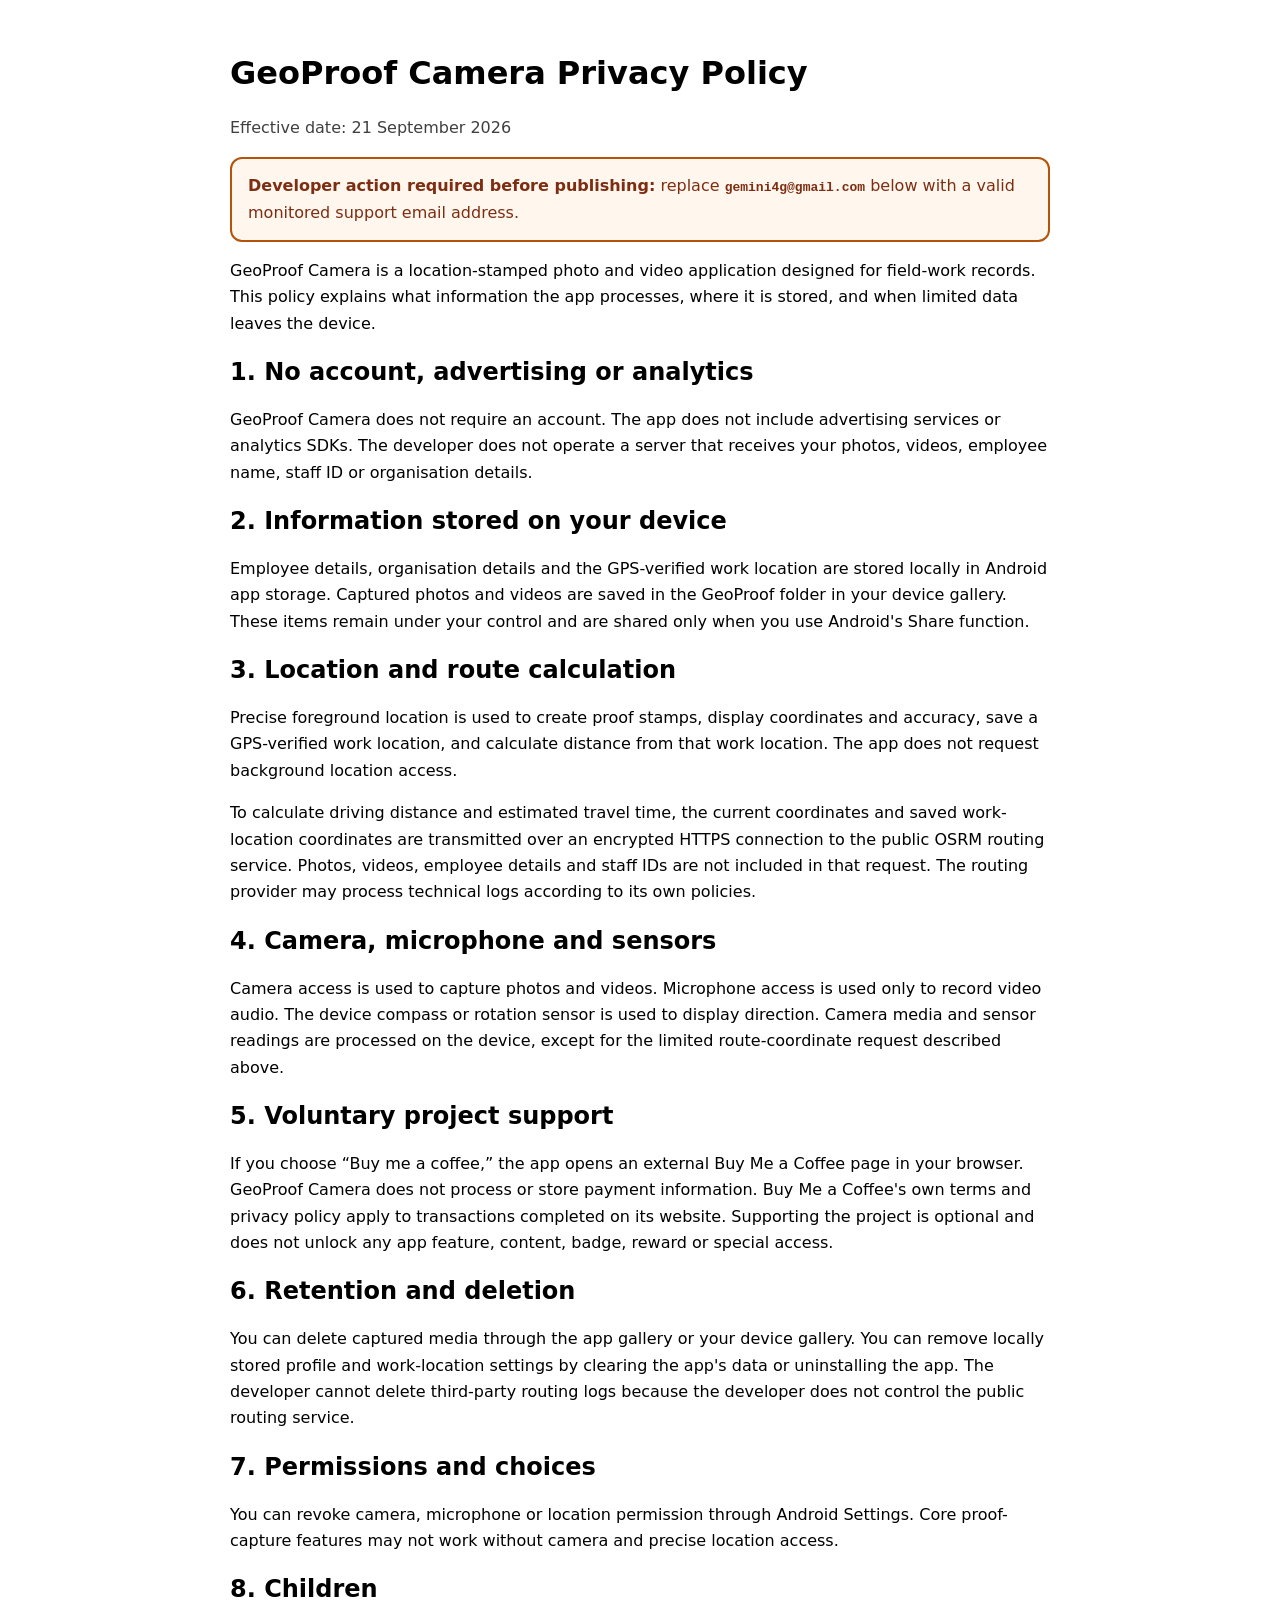
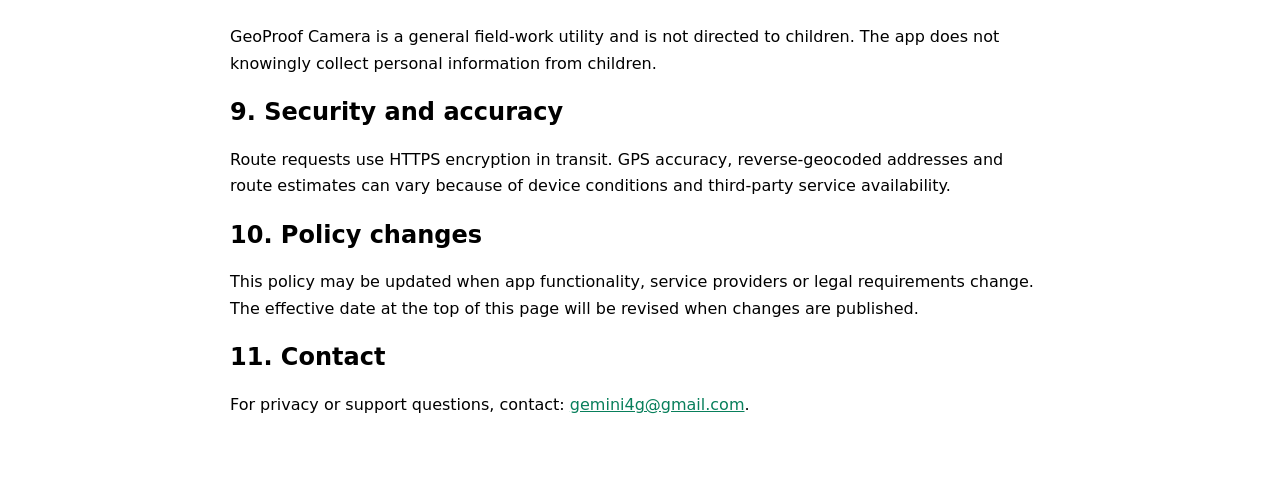
==== docs/privacy-policy.html @ 24bf8ebd "Add GeoProof Camera privacy policy" ====
<!doctype html>
<html lang="en">
<head>
  <meta charset="utf-8">
  <meta name="viewport" content="width=device-width, initial-scale=1">
  <title>GeoProof Camera Privacy Policy</title>
  <style>
    :root { color-scheme: light dark; font-family: system-ui, -apple-system, sans-serif; }
    body { max-width: 820px; margin: 0 auto; padding: 32px 20px 64px; line-height: 1.65; }
    h1, h2 { line-height: 1.25; }
    .notice { padding: 14px 16px; border: 2px solid #b45309; border-radius: 12px; background: #fff7ed; color: #7c2d12; }
    .muted { opacity: .75; }
    a { color: #087f5b; }
    code { font-weight: 700; }
  </style>
</head>
<body>
  <h1>GeoProof Camera Privacy Policy</h1>
  <p class="muted">Effective date: 21 September 2026</p>

  <p class="notice"><strong>Developer action required before publishing:</strong> replace <code>gemini4g@gmail.com</code> below with a valid monitored support email address.</p>

  <p>GeoProof Camera is a location-stamped photo and video application designed for field-work records. This policy explains what information the app processes, where it is stored, and when limited data leaves the device.</p>

  <h2>1. No account, advertising or analytics</h2>
  <p>GeoProof Camera does not require an account. The app does not include advertising services or analytics SDKs. The developer does not operate a server that receives your photos, videos, employee name, staff ID or organisation details.</p>

  <h2>2. Information stored on your device</h2>
  <p>Employee details, organisation details and the GPS-verified work location are stored locally in Android app storage. Captured photos and videos are saved in the GeoProof folder in your device gallery. These items remain under your control and are shared only when you use Android's Share function.</p>

  <h2>3. Location and route calculation</h2>
  <p>Precise foreground location is used to create proof stamps, display coordinates and accuracy, save a GPS-verified work location, and calculate distance from that work location. The app does not request background location access.</p>
  <p>To calculate driving distance and estimated travel time, the current coordinates and saved work-location coordinates are transmitted over an encrypted HTTPS connection to the public OSRM routing service. Photos, videos, employee details and staff IDs are not included in that request. The routing provider may process technical logs according to its own policies.</p>

  <h2>4. Camera, microphone and sensors</h2>
  <p>Camera access is used to capture photos and videos. Microphone access is used only to record video audio. The device compass or rotation sensor is used to display direction. Camera media and sensor readings are processed on the device, except for the limited route-coordinate request described above.</p>

  <h2>5. Voluntary project support</h2>
  <p>If you choose “Buy me a coffee,” the app opens an external Buy Me a Coffee page in your browser. GeoProof Camera does not process or store payment information. Buy Me a Coffee's own terms and privacy policy apply to transactions completed on its website. Supporting the project is optional and does not unlock any app feature, content, badge, reward or special access.</p>

  <h2>6. Retention and deletion</h2>
  <p>You can delete captured media through the app gallery or your device gallery. You can remove locally stored profile and work-location settings by clearing the app's data or uninstalling the app. The developer cannot delete third-party routing logs because the developer does not control the public routing service.</p>

  <h2>7. Permissions and choices</h2>
  <p>You can revoke camera, microphone or location permission through Android Settings. Core proof-capture features may not work without camera and precise location access.</p>

  <h2>8. Children</h2>
  <p>GeoProof Camera is a general field-work utility and is not directed to children. The app does not knowingly collect personal information from children.</p>

  <h2>9. Security and accuracy</h2>
  <p>Route requests use HTTPS encryption in transit. GPS accuracy, reverse-geocoded addresses and route estimates can vary because of device conditions and third-party service availability.</p>

  <h2>10. Policy changes</h2>
  <p>This policy may be updated when app functionality, service providers or legal requirements change. The effective date at the top of this page will be revised when changes are published.</p>

  <h2>11. Contact</h2>
  <p>For privacy or support questions, contact: <a href="mailto:gemini4g@gmail.com">gemini4g@gmail.com</a>.</p>
</body>
</html>
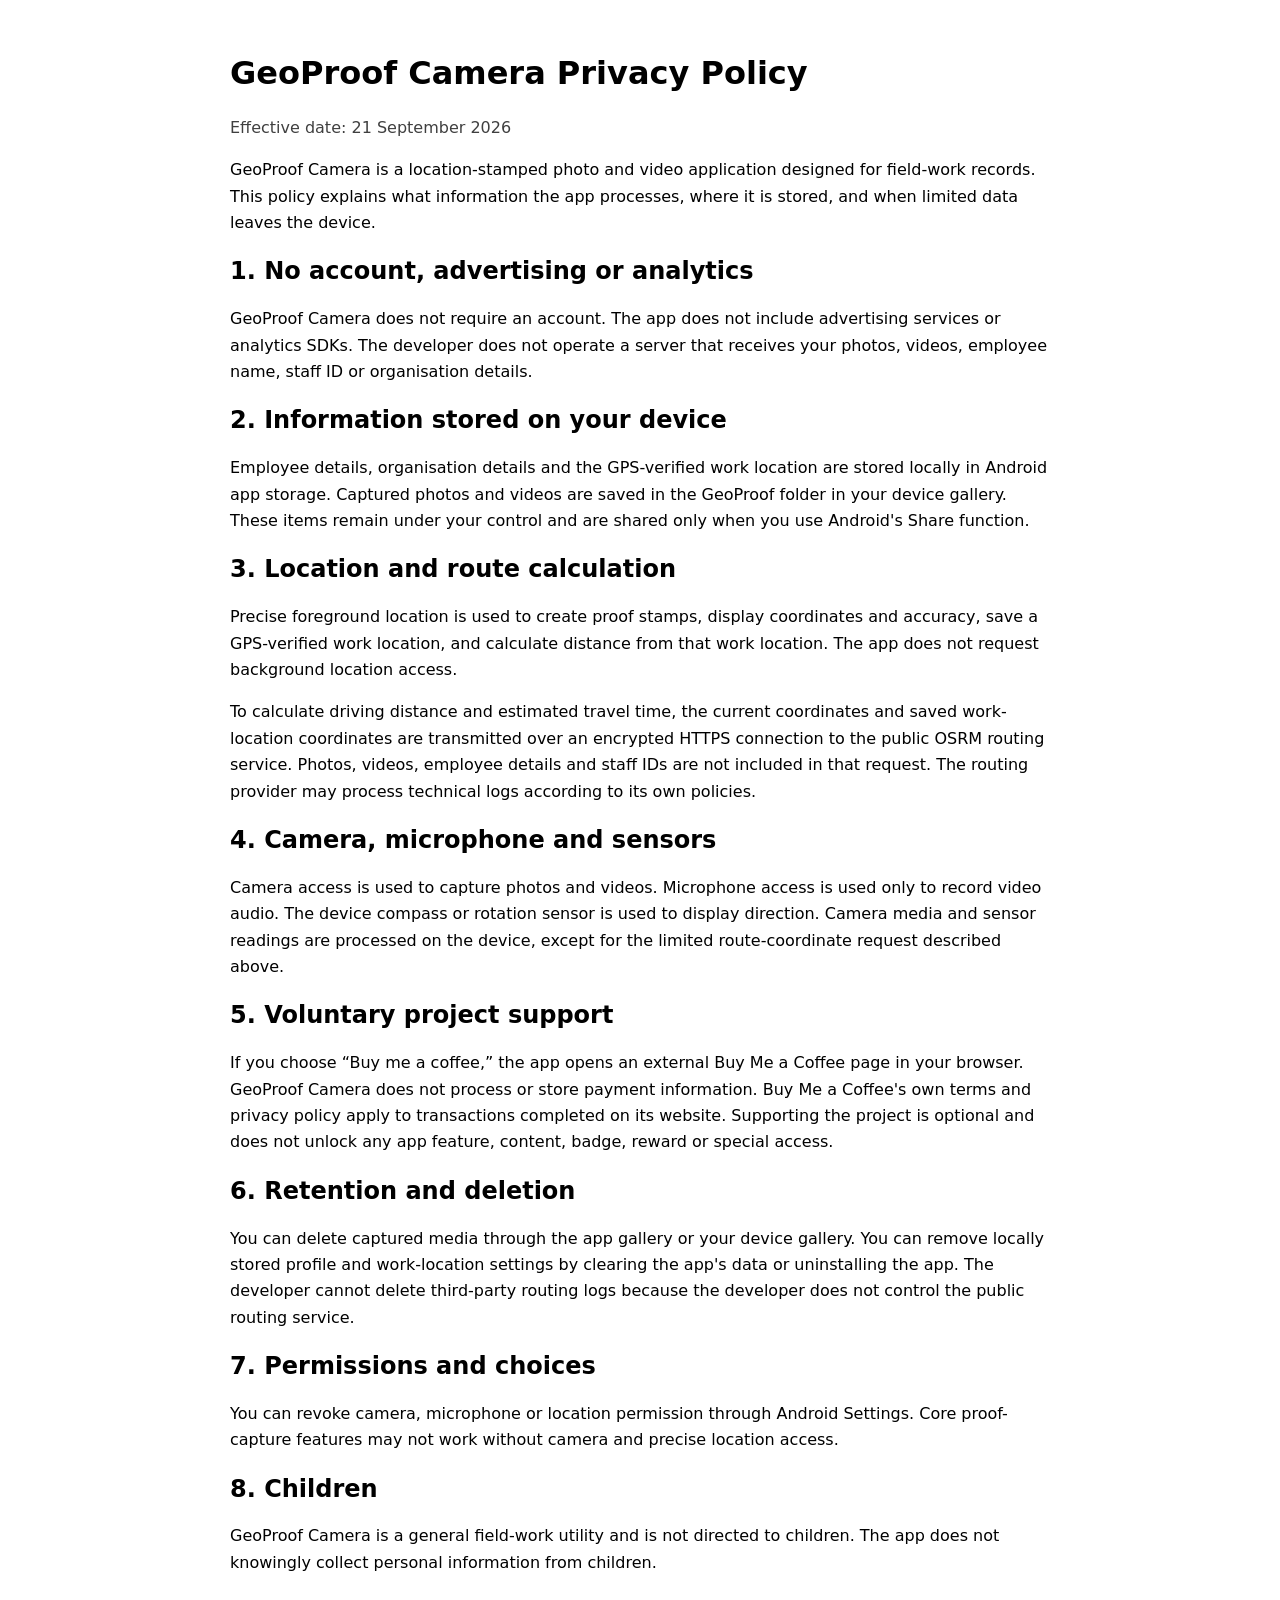
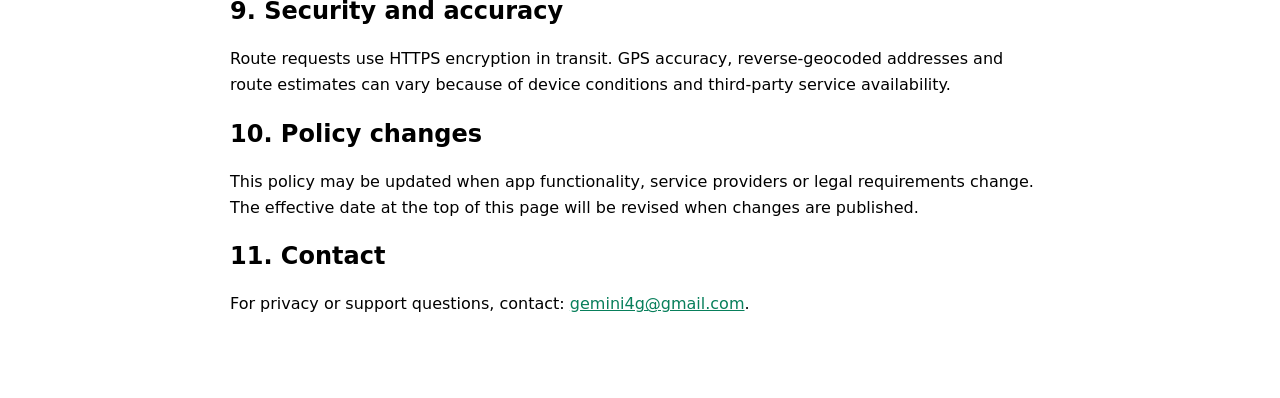
==== commit 4d13b204: "Update GeoProof Camera privacy policy" ====
--- a/docs/privacy-policy.html
+++ b/docs/privacy-policy.html
@@ -17,8 +17,6 @@
 <body>
   <h1>GeoProof Camera Privacy Policy</h1>
   <p class="muted">Effective date: 21 September 2026</p>
-
-  <p class="notice"><strong>Developer action required before publishing:</strong> replace <code>gemini4g@gmail.com</code> below with a valid monitored support email address.</p>
 
   <p>GeoProof Camera is a location-stamped photo and video application designed for field-work records. This policy explains what information the app processes, where it is stored, and when limited data leaves the device.</p>
 
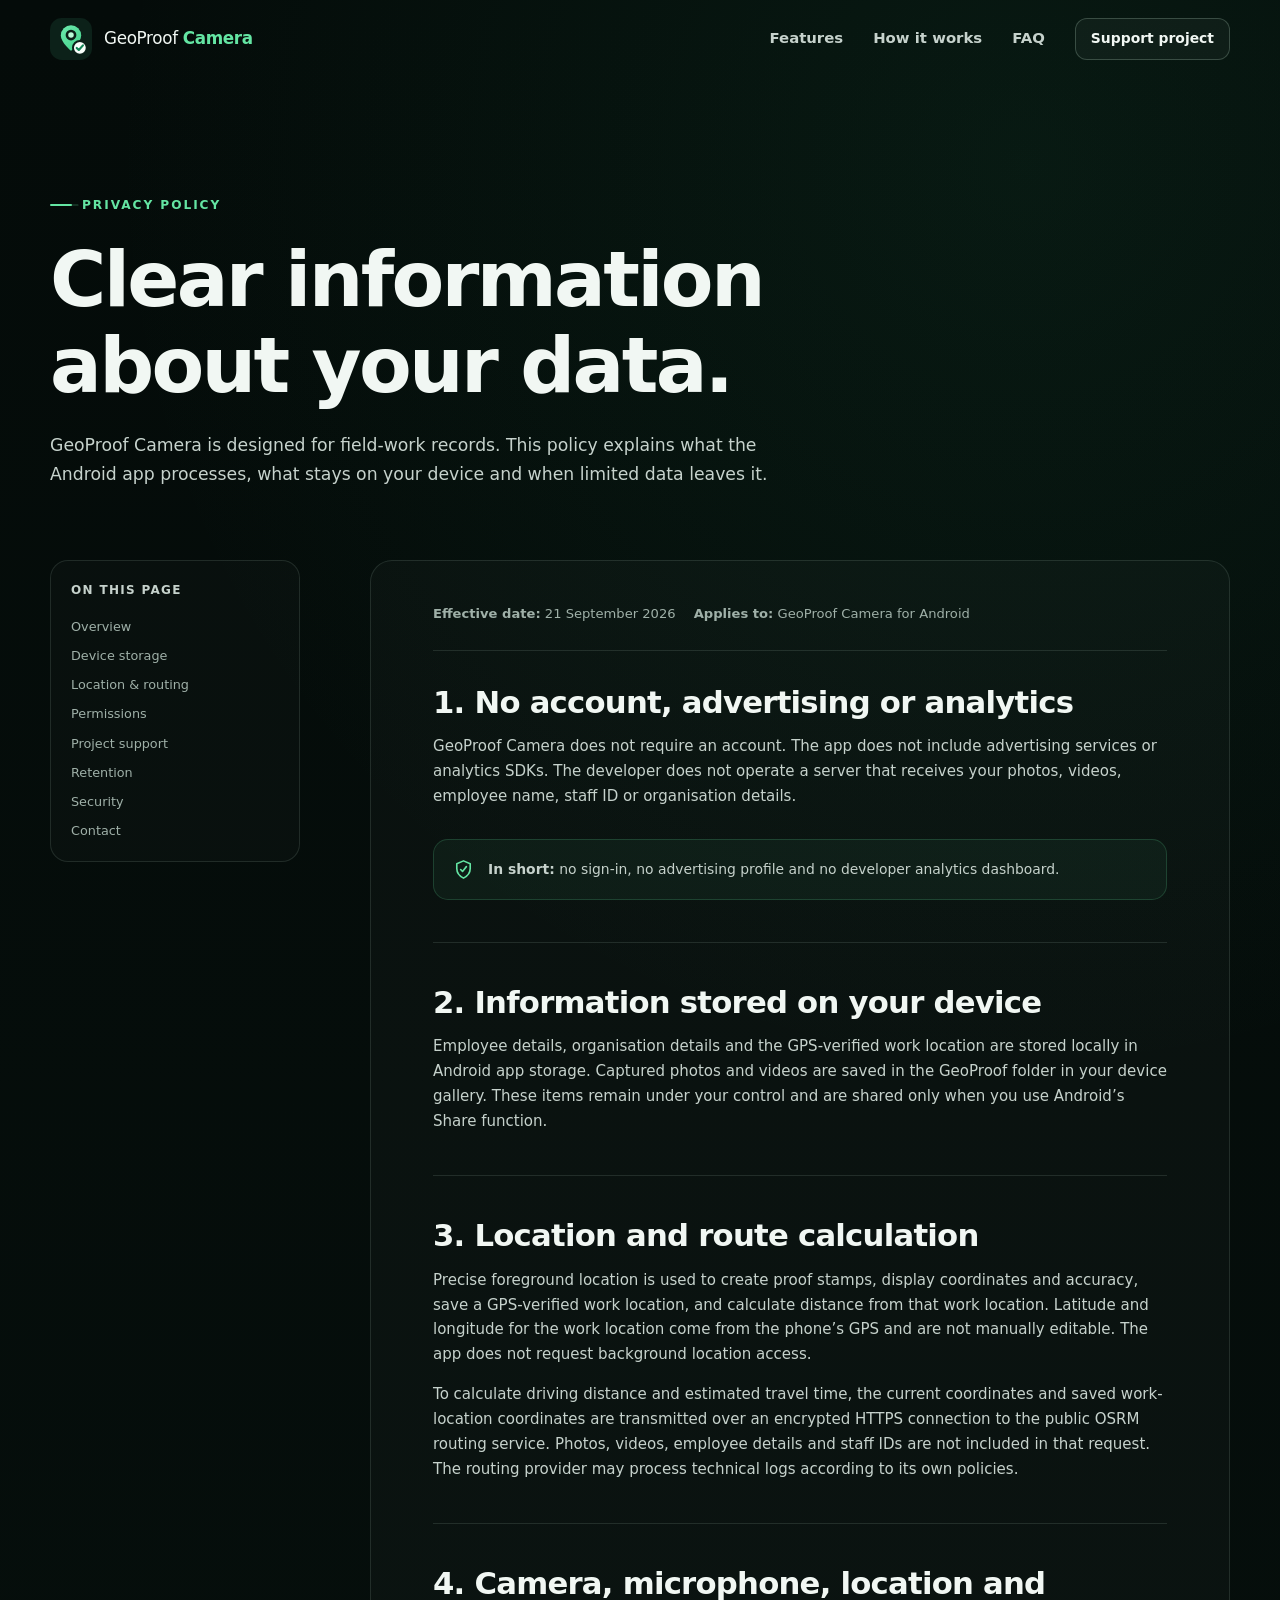
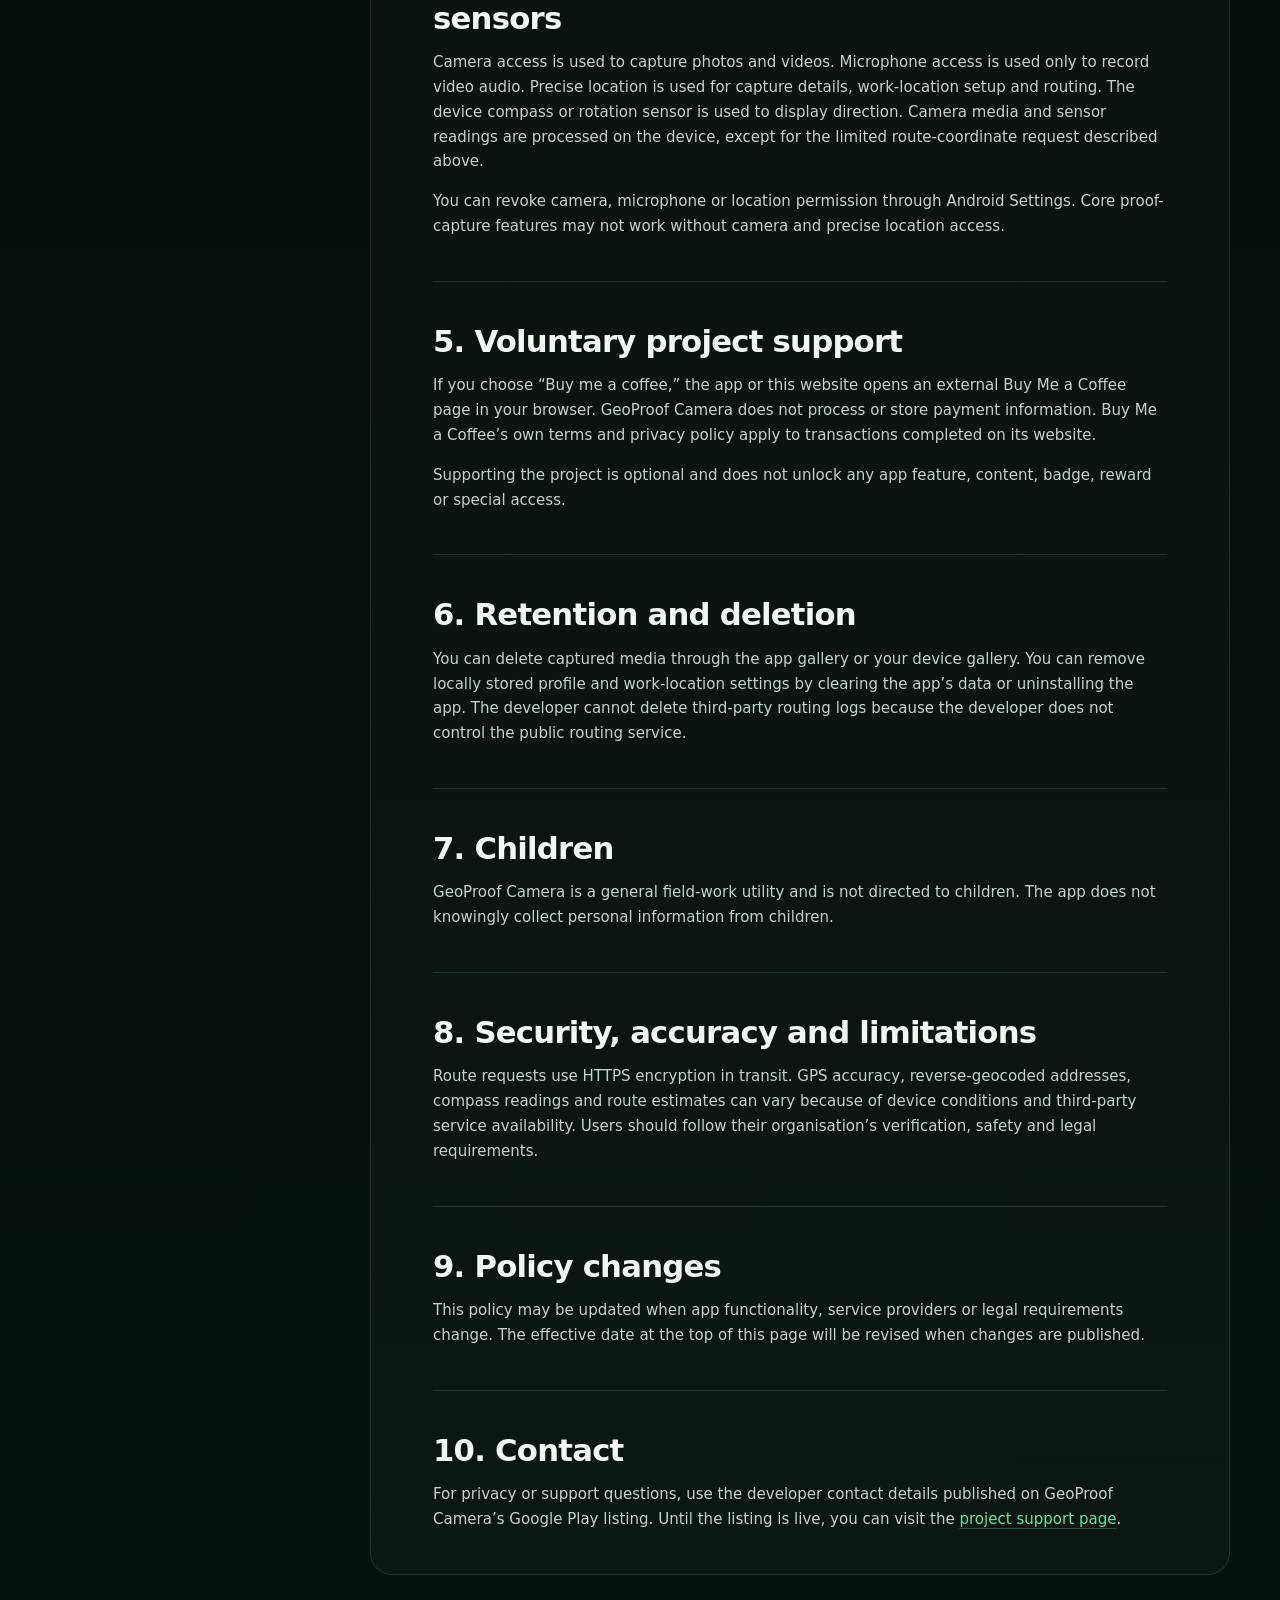
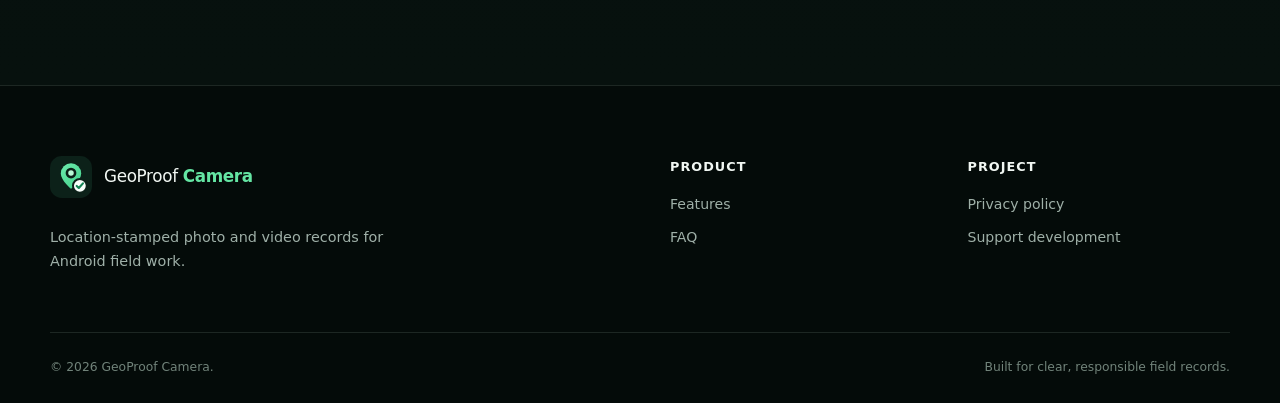
==== commit e44f73a4: "Build complete GeoProof Camera marketing website" ====
--- a/docs/privacy-policy.html
+++ b/docs/privacy-policy.html
@@ -3,55 +3,139 @@
 <head>
   <meta charset="utf-8">
   <meta name="viewport" content="width=device-width, initial-scale=1">
-  <title>GeoProof Camera Privacy Policy</title>
-  <style>
-    :root { color-scheme: light dark; font-family: system-ui, -apple-system, sans-serif; }
-    body { max-width: 820px; margin: 0 auto; padding: 32px 20px 64px; line-height: 1.65; }
-    h1, h2 { line-height: 1.25; }
-    .notice { padding: 14px 16px; border: 2px solid #b45309; border-radius: 12px; background: #fff7ed; color: #7c2d12; }
-    .muted { opacity: .75; }
-    a { color: #087f5b; }
-    code { font-weight: 700; }
-  </style>
+  <meta name="theme-color" content="#07140f">
+  <meta name="color-scheme" content="dark">
+  <meta name="description" content="GeoProof Camera privacy policy: learn how location, media, profile settings and route requests are processed.">
+  <meta name="robots" content="index, follow">
+  <link rel="canonical" href="https://teji.github.io/geoproof-camera-site/privacy-policy.html">
+  <link rel="icon" href="assets/logo-mark.svg" type="image/svg+xml">
+  <link rel="stylesheet" href="assets/styles.css">
+  <title>Privacy Policy — GeoProof Camera</title>
 </head>
 <body>
-  <h1>GeoProof Camera Privacy Policy</h1>
-  <p class="muted">Effective date: 21 September 2026</p>
+  <a class="skip-link" href="#main-content">Skip to main content</a>
 
-  <p>GeoProof Camera is a location-stamped photo and video application designed for field-work records. This policy explains what information the app processes, where it is stored, and when limited data leaves the device.</p>
+  <header class="site-header scrolled" data-header>
+    <nav class="nav container" aria-label="Main navigation">
+      <a class="brand" href="./" aria-label="GeoProof Camera home">
+        <img src="assets/logo-mark.svg" alt="" width="42" height="42">
+        <span>GeoProof <strong>Camera</strong></span>
+      </a>
+      <button class="nav-toggle" type="button" aria-expanded="false" aria-controls="nav-menu" data-nav-toggle>
+        <span class="sr-only">Open navigation</span>
+        <span></span><span></span><span></span>
+      </button>
+      <div class="nav-menu" id="nav-menu" data-nav-menu>
+        <a href="./#features">Features</a>
+        <a href="./#how-it-works">How it works</a>
+        <a href="./#faq">FAQ</a>
+        <a class="button button-small button-ghost" href="support.html">Support project</a>
+      </div>
+    </nav>
+  </header>
 
-  <h2>1. No account, advertising or analytics</h2>
-  <p>GeoProof Camera does not require an account. The app does not include advertising services or analytics SDKs. The developer does not operate a server that receives your photos, videos, employee name, staff ID or organisation details.</p>
+  <main class="page-main" id="main-content">
+    <div class="container">
+      <header class="page-hero reveal">
+        <p class="eyebrow"><span></span> Privacy policy</p>
+        <h1>Clear information about your data.</h1>
+        <p>GeoProof Camera is designed for field-work records. This policy explains what the Android app processes, what stays on your device and when limited data leaves it.</p>
+      </header>
 
-  <h2>2. Information stored on your device</h2>
-  <p>Employee details, organisation details and the GPS-verified work location are stored locally in Android app storage. Captured photos and videos are saved in the GeoProof folder in your device gallery. These items remain under your control and are shared only when you use Android's Share function.</p>
+      <div class="legal-layout">
+        <aside class="legal-nav" aria-label="Policy sections">
+          <strong>On this page</strong>
+          <a href="#overview">Overview</a>
+          <a href="#storage">Device storage</a>
+          <a href="#location">Location &amp; routing</a>
+          <a href="#permissions">Permissions</a>
+          <a href="#support">Project support</a>
+          <a href="#retention">Retention</a>
+          <a href="#security">Security</a>
+          <a href="#contact">Contact</a>
+        </aside>
 
-  <h2>3. Location and route calculation</h2>
-  <p>Precise foreground location is used to create proof stamps, display coordinates and accuracy, save a GPS-verified work location, and calculate distance from that work location. The app does not request background location access.</p>
-  <p>To calculate driving distance and estimated travel time, the current coordinates and saved work-location coordinates are transmitted over an encrypted HTTPS connection to the public OSRM routing service. Photos, videos, employee details and staff IDs are not included in that request. The routing provider may process technical logs according to its own policies.</p>
+        <article class="legal-document reveal reveal-delay">
+          <div class="legal-meta">
+            <span><strong>Effective date:</strong> 21 September 2026</span>
+            <span><strong>Applies to:</strong> GeoProof Camera for Android</span>
+          </div>
 
-  <h2>4. Camera, microphone and sensors</h2>
-  <p>Camera access is used to capture photos and videos. Microphone access is used only to record video audio. The device compass or rotation sensor is used to display direction. Camera media and sensor readings are processed on the device, except for the limited route-coordinate request described above.</p>
+          <section id="overview">
+            <h2>1. No account, advertising or analytics</h2>
+            <p>GeoProof Camera does not require an account. The app does not include advertising services or analytics SDKs. The developer does not operate a server that receives your photos, videos, employee name, staff ID or organisation details.</p>
+            <div class="legal-callout">
+              <svg aria-hidden="true" viewBox="0 0 24 24"><path d="M12 3 5 6v5c0 5 3 8 7 10 4-2 7-5 7-10V6l-7-3Z"/><path d="m9 12 2 2 4-5"/></svg>
+              <p><strong>In short:</strong> no sign-in, no advertising profile and no developer analytics dashboard.</p>
+            </div>
+          </section>
 
-  <h2>5. Voluntary project support</h2>
-  <p>If you choose “Buy me a coffee,” the app opens an external Buy Me a Coffee page in your browser. GeoProof Camera does not process or store payment information. Buy Me a Coffee's own terms and privacy policy apply to transactions completed on its website. Supporting the project is optional and does not unlock any app feature, content, badge, reward or special access.</p>
+          <section id="storage">
+            <h2>2. Information stored on your device</h2>
+            <p>Employee details, organisation details and the GPS-verified work location are stored locally in Android app storage. Captured photos and videos are saved in the GeoProof folder in your device gallery. These items remain under your control and are shared only when you use Android’s Share function.</p>
+          </section>
 
-  <h2>6. Retention and deletion</h2>
-  <p>You can delete captured media through the app gallery or your device gallery. You can remove locally stored profile and work-location settings by clearing the app's data or uninstalling the app. The developer cannot delete third-party routing logs because the developer does not control the public routing service.</p>
+          <section id="location">
+            <h2>3. Location and route calculation</h2>
+            <p>Precise foreground location is used to create proof stamps, display coordinates and accuracy, save a GPS-verified work location, and calculate distance from that work location. Latitude and longitude for the work location come from the phone’s GPS and are not manually editable. The app does not request background location access.</p>
+            <p>To calculate driving distance and estimated travel time, the current coordinates and saved work-location coordinates are transmitted over an encrypted HTTPS connection to the public OSRM routing service. Photos, videos, employee details and staff IDs are not included in that request. The routing provider may process technical logs according to its own policies.</p>
+          </section>
 
-  <h2>7. Permissions and choices</h2>
-  <p>You can revoke camera, microphone or location permission through Android Settings. Core proof-capture features may not work without camera and precise location access.</p>
+          <section id="permissions">
+            <h2>4. Camera, microphone, location and sensors</h2>
+            <p>Camera access is used to capture photos and videos. Microphone access is used only to record video audio. Precise location is used for capture details, work-location setup and routing. The device compass or rotation sensor is used to display direction. Camera media and sensor readings are processed on the device, except for the limited route-coordinate request described above.</p>
+            <p>You can revoke camera, microphone or location permission through Android Settings. Core proof-capture features may not work without camera and precise location access.</p>
+          </section>
 
-  <h2>8. Children</h2>
-  <p>GeoProof Camera is a general field-work utility and is not directed to children. The app does not knowingly collect personal information from children.</p>
+          <section id="support">
+            <h2>5. Voluntary project support</h2>
+            <p>If you choose “Buy me a coffee,” the app or this website opens an external Buy Me a Coffee page in your browser. GeoProof Camera does not process or store payment information. Buy Me a Coffee’s own terms and privacy policy apply to transactions completed on its website.</p>
+            <p>Supporting the project is optional and does not unlock any app feature, content, badge, reward or special access.</p>
+          </section>
 
-  <h2>9. Security and accuracy</h2>
-  <p>Route requests use HTTPS encryption in transit. GPS accuracy, reverse-geocoded addresses and route estimates can vary because of device conditions and third-party service availability.</p>
+          <section id="retention">
+            <h2>6. Retention and deletion</h2>
+            <p>You can delete captured media through the app gallery or your device gallery. You can remove locally stored profile and work-location settings by clearing the app’s data or uninstalling the app. The developer cannot delete third-party routing logs because the developer does not control the public routing service.</p>
+          </section>
 
-  <h2>10. Policy changes</h2>
-  <p>This policy may be updated when app functionality, service providers or legal requirements change. The effective date at the top of this page will be revised when changes are published.</p>
+          <section>
+            <h2>7. Children</h2>
+            <p>GeoProof Camera is a general field-work utility and is not directed to children. The app does not knowingly collect personal information from children.</p>
+          </section>
 
-  <h2>11. Contact</h2>
-  <p>For privacy or support questions, contact: <a href="mailto:gemini4g@gmail.com">gemini4g@gmail.com</a>.</p>
+          <section id="security">
+            <h2>8. Security, accuracy and limitations</h2>
+            <p>Route requests use HTTPS encryption in transit. GPS accuracy, reverse-geocoded addresses, compass readings and route estimates can vary because of device conditions and third-party service availability. Users should follow their organisation’s verification, safety and legal requirements.</p>
+          </section>
+
+          <section>
+            <h2>9. Policy changes</h2>
+            <p>This policy may be updated when app functionality, service providers or legal requirements change. The effective date at the top of this page will be revised when changes are published.</p>
+          </section>
+
+          <section id="contact">
+            <h2>10. Contact</h2>
+            <p>For privacy or support questions, use the developer contact details published on GeoProof Camera’s Google Play listing. Until the listing is live, you can visit the <a href="support.html">project support page</a>.</p>
+          </section>
+        </article>
+      </div>
+    </div>
+  </main>
+
+  <footer class="site-footer">
+    <div class="container footer-grid">
+      <div class="footer-brand">
+        <a class="brand" href="./"><img src="assets/logo-mark.svg" alt="" width="42" height="42"><span>GeoProof <strong>Camera</strong></span></a>
+        <p>Location-stamped photo and video records for Android field work.</p>
+      </div>
+      <div class="footer-links">
+        <div><strong>Product</strong><a href="./#features">Features</a><a href="./#faq">FAQ</a></div>
+        <div><strong>Project</strong><a href="privacy-policy.html" aria-current="page">Privacy policy</a><a href="support.html">Support development</a></div>
+      </div>
+    </div>
+    <div class="container footer-bottom"><span>© <span data-year>2026</span> GeoProof Camera.</span><span>Built for clear, responsible field records.</span></div>
+  </footer>
+
+  <script src="assets/app.js" defer></script>
 </body>
 </html>
--- a/docs/assets/styles.css
+++ b/docs/assets/styles.css
@@ -0,0 +1,2311 @@
+:root {
+  --bg: #07110e;
+  --bg-deep: #040b09;
+  --surface: #0d1b17;
+  --surface-2: #12231e;
+  --surface-3: #173028;
+  --line: rgba(203, 239, 219, 0.12);
+  --line-strong: rgba(203, 239, 219, 0.22);
+  --text: #f1f7f3;
+  --muted: #9fb0a8;
+  --muted-light: #c6d2cc;
+  --green: #64e5a3;
+  --green-strong: #3bd98a;
+  --green-dark: #063e2a;
+  --gold: #ffdc69;
+  --danger: #ffb58d;
+  --shadow: 0 30px 80px rgba(0, 0, 0, 0.38);
+  --radius-sm: 14px;
+  --radius-md: 22px;
+  --radius-lg: 34px;
+  --container: 1180px;
+  --header-height: 78px;
+}
+
+*,
+*::before,
+*::after {
+  box-sizing: border-box;
+}
+
+html {
+  scroll-behavior: smooth;
+  scroll-padding-top: calc(var(--header-height) + 20px);
+}
+
+body {
+  margin: 0;
+  min-width: 320px;
+  overflow-x: hidden;
+  background: var(--bg);
+  color: var(--text);
+  font-family: Inter, ui-sans-serif, system-ui, -apple-system, BlinkMacSystemFont, "Segoe UI", sans-serif;
+  font-size: 16px;
+  line-height: 1.65;
+  text-rendering: optimizeLegibility;
+  -webkit-font-smoothing: antialiased;
+}
+
+body.menu-open {
+  overflow: hidden;
+}
+
+::selection {
+  background: var(--green);
+  color: var(--bg-deep);
+}
+
+a {
+  color: inherit;
+  text-decoration: none;
+}
+
+button,
+input,
+textarea,
+select {
+  font: inherit;
+}
+
+button,
+a {
+  -webkit-tap-highlight-color: transparent;
+}
+
+img,
+svg {
+  display: block;
+}
+
+p,
+h1,
+h2,
+h3,
+ul,
+ol {
+  margin-top: 0;
+}
+
+h1,
+h2,
+h3 {
+  line-height: 1.12;
+  letter-spacing: -0.035em;
+}
+
+h1 {
+  margin-bottom: 24px;
+  font-size: clamp(3rem, 6.2vw, 6.15rem);
+  font-weight: 760;
+}
+
+h2 {
+  margin-bottom: 22px;
+  font-size: clamp(2.25rem, 4.1vw, 4.35rem);
+  font-weight: 720;
+}
+
+h3 {
+  margin-bottom: 12px;
+  font-size: 1.25rem;
+}
+
+.container {
+  width: min(calc(100% - 40px), var(--container));
+  margin-inline: auto;
+}
+
+.section {
+  position: relative;
+  padding: 120px 0;
+}
+
+.section-toned {
+  background: linear-gradient(180deg, rgba(255, 255, 255, 0.018), rgba(255, 255, 255, 0.008));
+  border-block: 1px solid var(--line);
+}
+
+.sr-only {
+  position: absolute;
+  width: 1px;
+  height: 1px;
+  padding: 0;
+  margin: -1px;
+  overflow: hidden;
+  clip: rect(0, 0, 0, 0);
+  white-space: nowrap;
+  border: 0;
+}
+
+.skip-link {
+  position: fixed;
+  z-index: 999;
+  top: 12px;
+  left: 12px;
+  transform: translateY(-150%);
+  padding: 11px 16px;
+  border-radius: 10px;
+  background: var(--green);
+  color: var(--bg-deep);
+  font-weight: 800;
+  transition: transform 180ms ease;
+}
+
+.skip-link:focus {
+  transform: translateY(0);
+}
+
+:focus-visible {
+  outline: 3px solid var(--gold);
+  outline-offset: 4px;
+}
+
+.site-header {
+  position: fixed;
+  z-index: 100;
+  inset: 0 0 auto;
+  height: var(--header-height);
+  border-bottom: 1px solid transparent;
+  transition: background 220ms ease, border-color 220ms ease, box-shadow 220ms ease;
+}
+
+.site-header.scrolled,
+.site-header.menu-visible {
+  border-color: var(--line);
+  background: rgba(5, 15, 11, 0.88);
+  box-shadow: 0 14px 45px rgba(0, 0, 0, 0.2);
+  backdrop-filter: blur(18px);
+  -webkit-backdrop-filter: blur(18px);
+}
+
+.nav {
+  height: 100%;
+  display: flex;
+  align-items: center;
+  justify-content: space-between;
+  gap: 30px;
+}
+
+.brand {
+  display: inline-flex;
+  align-items: center;
+  gap: 12px;
+  flex: 0 0 auto;
+  font-size: 1.05rem;
+  font-weight: 540;
+  letter-spacing: -0.02em;
+}
+
+.brand img {
+  width: 42px;
+  height: 42px;
+}
+
+.brand strong {
+  color: var(--green);
+  font-weight: 760;
+}
+
+.nav-menu {
+  display: flex;
+  align-items: center;
+  gap: 30px;
+  color: var(--muted-light);
+  font-size: 0.93rem;
+  font-weight: 610;
+}
+
+.nav-menu > a:not(.button) {
+  transition: color 180ms ease;
+}
+
+.nav-menu > a:not(.button):hover {
+  color: var(--green);
+}
+
+.nav-toggle {
+  display: none;
+  width: 44px;
+  height: 44px;
+  padding: 10px;
+  border: 1px solid var(--line-strong);
+  border-radius: 12px;
+  background: var(--surface);
+  color: var(--text);
+  cursor: pointer;
+}
+
+.nav-toggle > span:not(.sr-only) {
+  display: block;
+  width: 20px;
+  height: 2px;
+  margin: 4px auto;
+  border-radius: 10px;
+  background: currentColor;
+  transition: transform 180ms ease, opacity 180ms ease;
+}
+
+.nav-toggle[aria-expanded="true"] > span:nth-child(2) {
+  transform: translateY(6px) rotate(45deg);
+}
+
+.nav-toggle[aria-expanded="true"] > span:nth-child(3) {
+  opacity: 0;
+}
+
+.nav-toggle[aria-expanded="true"] > span:nth-child(4) {
+  transform: translateY(-6px) rotate(-45deg);
+}
+
+.button {
+  min-height: 52px;
+  display: inline-flex;
+  align-items: center;
+  justify-content: center;
+  gap: 10px;
+  padding: 13px 20px;
+  border: 1px solid transparent;
+  border-radius: 15px;
+  font-size: 0.96rem;
+  font-weight: 750;
+  line-height: 1.2;
+  transition: transform 180ms ease, background 180ms ease, border-color 180ms ease, box-shadow 180ms ease;
+}
+
+.button:hover {
+  transform: translateY(-2px);
+}
+
+.button svg {
+  width: 19px;
+  height: 19px;
+  fill: none;
+  stroke: currentColor;
+  stroke-width: 1.8;
+  stroke-linecap: round;
+  stroke-linejoin: round;
+}
+
+.button-primary {
+  background: var(--green);
+  color: #03120b;
+  box-shadow: 0 12px 35px rgba(72, 222, 145, 0.2);
+}
+
+.button-primary:hover {
+  background: #7cecb3;
+  box-shadow: 0 16px 42px rgba(72, 222, 145, 0.28);
+}
+
+.button-secondary,
+.button-ghost {
+  border-color: var(--line-strong);
+  background: rgba(255, 255, 255, 0.035);
+  color: var(--text);
+}
+
+.button-secondary:hover,
+.button-ghost:hover {
+  border-color: rgba(100, 229, 163, 0.5);
+  background: rgba(100, 229, 163, 0.08);
+}
+
+.button-small {
+  min-height: 42px;
+  padding: 10px 15px;
+  border-radius: 12px;
+  font-size: 0.87rem;
+}
+
+.hero {
+  min-height: 820px;
+  padding-top: calc(var(--header-height) + 88px);
+  padding-bottom: 96px;
+  overflow: hidden;
+  background:
+    radial-gradient(circle at 76% 26%, rgba(36, 184, 117, 0.11), transparent 28%),
+    radial-gradient(circle at 10% 80%, rgba(32, 141, 96, 0.08), transparent 27%),
+    linear-gradient(180deg, var(--bg-deep), var(--bg));
+}
+
+.hero::before {
+  content: "";
+  position: absolute;
+  inset: 0;
+  opacity: 0.23;
+  pointer-events: none;
+  background-image:
+    linear-gradient(rgba(255, 255, 255, 0.025) 1px, transparent 1px),
+    linear-gradient(90deg, rgba(255, 255, 255, 0.025) 1px, transparent 1px);
+  background-size: 64px 64px;
+  mask-image: linear-gradient(to bottom, black, transparent 88%);
+}
+
+.hero-grid {
+  position: relative;
+  z-index: 2;
+  display: grid;
+  grid-template-columns: minmax(0, 1.02fr) minmax(420px, 0.98fr);
+  align-items: center;
+  gap: clamp(48px, 8vw, 112px);
+}
+
+.hero-copy {
+  max-width: 650px;
+}
+
+.eyebrow {
+  display: flex;
+  align-items: center;
+  gap: 10px;
+  margin-bottom: 22px;
+  color: var(--green);
+  font-size: 0.76rem;
+  font-weight: 820;
+  letter-spacing: 0.16em;
+  text-transform: uppercase;
+}
+
+.eyebrow > span {
+  width: 22px;
+  height: 2px;
+  border-radius: 10px;
+  background: currentColor;
+  box-shadow: 7px 0 0 -0.5px rgba(100, 229, 163, 0.35);
+}
+
+.hero h1 em {
+  color: var(--green);
+  font-style: normal;
+}
+
+.hero-lead {
+  max-width: 620px;
+  margin-bottom: 34px;
+  color: var(--muted-light);
+  font-size: clamp(1.05rem, 1.5vw, 1.22rem);
+}
+
+.hero-actions {
+  display: flex;
+  flex-wrap: wrap;
+  gap: 12px;
+  margin-bottom: 28px;
+}
+
+.release-note {
+  max-width: 480px;
+  display: flex;
+  align-items: center;
+  gap: 12px;
+  padding: 13px 15px;
+  border: 1px solid var(--line);
+  border-radius: 14px;
+  background: rgba(255, 255, 255, 0.025);
+}
+
+.release-note div {
+  display: flex;
+  flex-wrap: wrap;
+  gap: 2px 9px;
+}
+
+.release-note strong {
+  font-size: 0.83rem;
+}
+
+.release-note span:not(.release-dot) {
+  color: var(--muted);
+  font-size: 0.82rem;
+}
+
+.release-dot {
+  width: 9px;
+  height: 9px;
+  flex: 0 0 auto;
+  border-radius: 50%;
+  background: var(--gold);
+  box-shadow: 0 0 0 5px rgba(255, 220, 105, 0.1);
+}
+
+.trust-list {
+  display: flex;
+  flex-wrap: wrap;
+  gap: 20px;
+  margin: 28px 0 0;
+  padding: 0;
+  list-style: none;
+  color: var(--muted);
+  font-size: 0.86rem;
+  font-weight: 650;
+}
+
+.trust-list li {
+  display: flex;
+  align-items: center;
+  gap: 7px;
+}
+
+.trust-list svg {
+  width: 17px;
+  height: 17px;
+  fill: none;
+  stroke: var(--green);
+  stroke-width: 2.5;
+  stroke-linecap: round;
+  stroke-linejoin: round;
+}
+
+.hero-visual {
+  position: relative;
+  min-height: 635px;
+  display: grid;
+  place-items: center;
+}
+
+.hero-glow {
+  position: absolute;
+  border-radius: 50%;
+  pointer-events: none;
+  filter: blur(4px);
+}
+
+.hero-glow-one {
+  width: 420px;
+  height: 420px;
+  top: 140px;
+  right: -190px;
+  border: 1px solid rgba(100, 229, 163, 0.1);
+  box-shadow: inset 0 0 100px rgba(100, 229, 163, 0.025);
+}
+
+.hero-glow-two {
+  width: 230px;
+  height: 230px;
+  bottom: 40px;
+  left: -100px;
+  background: rgba(47, 188, 124, 0.045);
+  filter: blur(45px);
+}
+
+.orbit {
+  position: absolute;
+  border: 1px solid rgba(100, 229, 163, 0.12);
+  border-radius: 50%;
+}
+
+.orbit-one {
+  width: 520px;
+  height: 520px;
+}
+
+.orbit-two {
+  width: 390px;
+  height: 390px;
+  border-style: dashed;
+  animation: slow-spin 36s linear infinite;
+}
+
+.phone-shell {
+  position: relative;
+  z-index: 3;
+  width: min(354px, 72vw);
+  padding: 12px;
+  border: 1px solid rgba(226, 247, 235, 0.26);
+  border-radius: 44px;
+  background: #09120f;
+  box-shadow: var(--shadow), inset 0 0 0 1px rgba(255, 255, 255, 0.04);
+  transform: rotate(2deg);
+}
+
+.phone-speaker {
+  position: absolute;
+  z-index: 10;
+  top: 21px;
+  left: 50%;
+  width: 74px;
+  height: 18px;
+  transform: translateX(-50%);
+  border-radius: 20px;
+  background: #040706;
+  box-shadow: 0 0 0 1px rgba(255, 255, 255, 0.04);
+}
+
+.camera-scene {
+  position: relative;
+  height: 560px;
+  overflow: hidden;
+  border-radius: 34px 34px 20px 20px;
+  background: #687b74;
+  isolation: isolate;
+}
+
+.scene-sky {
+  position: absolute;
+  inset: 0 0 42%;
+  background:
+    radial-gradient(circle at 74% 20%, rgba(255, 247, 205, 0.9), transparent 13%),
+    linear-gradient(180deg, #9cc2b6 0%, #cad9d2 68%, #b2c5be 100%);
+}
+
+.scene-building {
+  position: absolute;
+  z-index: 1;
+  bottom: 31%;
+  background: linear-gradient(140deg, #5c6c66, #32463e);
+  filter: saturate(0.75);
+}
+
+.scene-building::after {
+  content: "";
+  position: absolute;
+  inset: 12px;
+  background: repeating-linear-gradient(90deg, rgba(204, 232, 219, 0.2) 0 18px, transparent 18px 36px);
+}
+
+.scene-building-left {
+  left: -24px;
+  width: 58%;
+  height: 245px;
+  clip-path: polygon(0 18%, 100% 0, 100% 100%, 0 100%);
+}
+
+.scene-building-right {
+  right: -22px;
+  width: 51%;
+  height: 210px;
+  clip-path: polygon(0 0, 100% 20%, 100% 100%, 0 100%);
+  background: linear-gradient(160deg, #789187, #3f574d);
+}
+
+.scene-road {
+  position: absolute;
+  z-index: 2;
+  inset: 56% -20% 0;
+  transform: perspective(280px) rotateX(16deg);
+  transform-origin: center top;
+  background:
+    linear-gradient(90deg, transparent 49.3%, rgba(255, 238, 155, 0.7) 49.3% 50.7%, transparent 50.7%),
+    linear-gradient(180deg, #52635c, #24352f);
+}
+
+.scene-road::before,
+.scene-road::after {
+  content: "";
+  position: absolute;
+  top: 0;
+  bottom: 0;
+  width: 28%;
+  background: linear-gradient(90deg, rgba(54, 103, 74, 0.8), rgba(33, 70, 50, 0.9));
+}
+
+.scene-road::before { left: 0; }
+.scene-road::after { right: 0; }
+
+.camera-topline {
+  position: absolute;
+  z-index: 4;
+  inset: 29px 18px auto;
+  display: flex;
+  align-items: center;
+  gap: 7px;
+}
+
+.verified-pill,
+.camera-tool {
+  display: inline-flex;
+  align-items: center;
+  justify-content: center;
+  min-height: 29px;
+  padding: 6px 9px;
+  border-radius: 999px;
+  color: white;
+  background: rgba(5, 20, 14, 0.76);
+  backdrop-filter: blur(8px);
+  font-size: 0.65rem;
+  font-weight: 760;
+}
+
+.verified-pill {
+  margin-right: auto;
+  color: #c7ffe0;
+  background: rgba(0, 88, 52, 0.78);
+}
+
+.verified-pill > span {
+  width: 6px;
+  height: 6px;
+  margin-right: 5px;
+  border-radius: 50%;
+  background: var(--green);
+}
+
+.focus-reticle {
+  position: absolute;
+  z-index: 4;
+  top: 42%;
+  left: 50%;
+  width: 54px;
+  height: 54px;
+  transform: translate(-50%, -50%);
+  border: 1px solid rgba(255, 255, 255, 0.6);
+  border-radius: 10px;
+}
+
+.focus-reticle span {
+  position: absolute;
+  top: 50%;
+  left: 50%;
+  width: 6px;
+  height: 6px;
+  transform: translate(-50%, -50%);
+  border: 1px solid white;
+  border-radius: 50%;
+}
+
+.proof-stamp {
+  color: #f8fff9;
+  background: rgba(4, 23, 16, 0.87);
+  backdrop-filter: blur(7px);
+}
+
+.proof-stamp-phone {
+  position: absolute;
+  z-index: 5;
+  right: 10px;
+  bottom: 10px;
+  left: 10px;
+  display: flex;
+  overflow: hidden;
+  border: 1px solid rgba(255, 255, 255, 0.12);
+  border-radius: 13px;
+  box-shadow: 0 10px 22px rgba(0, 0, 0, 0.3);
+}
+
+.stamp-accent {
+  width: 6px;
+  flex: 0 0 auto;
+  background: var(--green);
+}
+
+.stamp-content {
+  min-width: 0;
+  width: 100%;
+  padding: 11px 12px;
+}
+
+.stamp-heading {
+  display: flex;
+  align-items: center;
+  justify-content: space-between;
+  gap: 10px;
+  margin-bottom: 5px;
+}
+
+.stamp-heading strong {
+  overflow: hidden;
+  font-size: 0.76rem;
+  text-overflow: ellipsis;
+  white-space: nowrap;
+}
+
+.stamp-heading span {
+  flex: 0 0 auto;
+  padding: 3px 6px;
+  border-radius: 20px;
+  background: #087849;
+  color: #ecfff5;
+  font-size: 0.46rem;
+  font-weight: 850;
+  letter-spacing: 0.03em;
+}
+
+.stamp-content p {
+  overflow: hidden;
+  margin: 0 0 2px;
+  font-size: 0.55rem;
+  line-height: 1.35;
+  text-overflow: ellipsis;
+  white-space: nowrap;
+}
+
+.stamp-content .stamp-highlight {
+  color: #82f2ba;
+  font-weight: 700;
+}
+
+.stamp-content small {
+  display: block;
+  margin-top: 4px;
+  color: #b9c9c1;
+  font-size: 0.48rem;
+}
+
+.phone-controls {
+  height: 82px;
+  display: flex;
+  align-items: center;
+  justify-content: space-around;
+}
+
+.phone-controls button {
+  width: 54px;
+  height: 54px;
+  padding: 0;
+  border: 6px solid rgba(255, 255, 255, 0.22);
+  border-radius: 50%;
+  background: white;
+}
+
+.phone-controls span {
+  width: 26px;
+  height: 26px;
+  border: 1px solid var(--line-strong);
+  border-radius: 8px;
+  background: var(--surface-2);
+}
+
+.float-card {
+  position: absolute;
+  z-index: 7;
+  display: flex;
+  align-items: center;
+  gap: 10px;
+  padding: 12px 14px;
+  border: 1px solid var(--line-strong);
+  border-radius: 16px;
+  background: rgba(12, 29, 23, 0.92);
+  box-shadow: 0 18px 45px rgba(0, 0, 0, 0.35);
+  backdrop-filter: blur(12px);
+}
+
+.float-card-location {
+  top: 13%;
+  left: -7%;
+}
+
+.float-card-route {
+  right: -7%;
+  bottom: 15%;
+}
+
+.float-card > span:last-child {
+  display: grid;
+}
+
+.float-card strong {
+  font-size: 0.77rem;
+}
+
+.float-card small {
+  color: var(--muted);
+  font-size: 0.68rem;
+}
+
+.float-icon {
+  width: 34px;
+  height: 34px;
+  display: grid;
+  place-items: center;
+  flex: 0 0 auto;
+  border-radius: 10px;
+  background: rgba(100, 229, 163, 0.12);
+  color: var(--green);
+}
+
+.float-icon svg {
+  width: 18px;
+  height: 18px;
+  fill: none;
+  stroke: currentColor;
+  stroke-width: 1.8;
+  stroke-linecap: round;
+  stroke-linejoin: round;
+}
+
+.proof-strip {
+  border-block: 1px solid var(--line);
+  background: #08130f;
+}
+
+.proof-strip-grid {
+  display: grid;
+  grid-template-columns: repeat(4, 1fr);
+}
+
+.proof-strip-grid > div {
+  padding: 24px 28px;
+  border-right: 1px solid var(--line);
+}
+
+.proof-strip-grid > div:first-child {
+  border-left: 1px solid var(--line);
+}
+
+.proof-strip-grid strong,
+.proof-strip-grid span {
+  display: block;
+}
+
+.proof-strip-grid strong {
+  margin-bottom: 2px;
+  color: var(--text);
+  font-size: 0.92rem;
+}
+
+.proof-strip-grid span {
+  color: var(--muted);
+  font-size: 0.78rem;
+}
+
+.section-heading {
+  max-width: 760px;
+  margin-bottom: 58px;
+}
+
+.section-heading.centered {
+  margin-inline: auto;
+  text-align: center;
+}
+
+.section-heading.centered .eyebrow {
+  justify-content: center;
+}
+
+.section-heading > p:last-child {
+  max-width: 650px;
+  margin-bottom: 0;
+  color: var(--muted);
+  font-size: 1.03rem;
+}
+
+.section-heading.centered > p:last-child {
+  margin-inline: auto;
+}
+
+.feature-grid {
+  display: grid;
+  grid-template-columns: repeat(3, 1fr);
+  gap: 18px;
+}
+
+.feature-card {
+  position: relative;
+  min-height: 280px;
+  overflow: hidden;
+  padding: 30px;
+  border: 1px solid var(--line);
+  border-radius: var(--radius-md);
+  background: linear-gradient(150deg, rgba(255, 255, 255, 0.035), rgba(255, 255, 255, 0.012));
+  transition: transform 220ms ease, border-color 220ms ease, background 220ms ease;
+}
+
+.feature-card:hover {
+  transform: translateY(-5px);
+  border-color: rgba(100, 229, 163, 0.3);
+  background: linear-gradient(150deg, rgba(100, 229, 163, 0.06), rgba(255, 255, 255, 0.015));
+}
+
+.feature-card-wide {
+  min-height: 300px;
+  display: grid;
+  grid-column: span 2;
+  grid-template-columns: auto minmax(0, 1fr) 210px;
+  align-items: start;
+  gap: 22px;
+}
+
+.feature-card p {
+  margin-bottom: 0;
+  color: var(--muted);
+  font-size: 0.92rem;
+}
+
+.feature-icon,
+.step-icon {
+  width: 52px;
+  height: 52px;
+  display: grid;
+  place-items: center;
+  margin-bottom: 34px;
+  border: 1px solid rgba(100, 229, 163, 0.18);
+  border-radius: 15px;
+  background: rgba(100, 229, 163, 0.08);
+  color: var(--green);
+}
+
+.feature-card-wide .feature-icon {
+  margin: 0;
+}
+
+.feature-icon svg,
+.step-icon svg {
+  width: 25px;
+  height: 25px;
+  fill: none;
+  stroke: currentColor;
+  stroke-width: 1.65;
+  stroke-linecap: round;
+  stroke-linejoin: round;
+}
+
+.feature-card-accent {
+  background:
+    radial-gradient(circle at 100% 0, rgba(100, 229, 163, 0.12), transparent 42%),
+    linear-gradient(150deg, rgba(100, 229, 163, 0.055), rgba(255, 255, 255, 0.012));
+}
+
+.text-link {
+  display: inline-flex;
+  align-items: center;
+  gap: 8px;
+  margin-top: 22px;
+  color: var(--green);
+  font-size: 0.89rem;
+  font-weight: 730;
+}
+
+.text-link span {
+  transition: transform 180ms ease;
+}
+
+.text-link:hover span {
+  transform: translateX(4px);
+}
+
+.mini-map {
+  position: relative;
+  align-self: stretch;
+  min-height: 230px;
+  margin: -12px -12px -12px 0;
+  overflow: hidden;
+  border: 1px solid rgba(100, 229, 163, 0.12);
+  border-radius: 17px;
+  background:
+    linear-gradient(35deg, transparent 48%, rgba(100, 229, 163, 0.04) 48% 52%, transparent 52%),
+    linear-gradient(145deg, transparent 48%, rgba(100, 229, 163, 0.04) 48% 52%, transparent 52%),
+    #0a1712;
+  background-size: 48px 48px;
+}
+
+.map-road {
+  position: absolute;
+  display: block;
+  height: 9px;
+  border-radius: 10px;
+  background: #29433a;
+  box-shadow: inset 0 0 0 2px rgba(173, 210, 190, 0.08);
+}
+
+.road-one { width: 120%; top: 42%; left: -10%; transform: rotate(-28deg); }
+.road-two { width: 80%; top: 55%; left: -10%; transform: rotate(34deg); }
+.road-three { width: 100%; top: 17%; left: 28%; transform: rotate(74deg); }
+
+.map-pin {
+  position: absolute;
+  top: 48%;
+  left: 54%;
+  width: 40px;
+  height: 40px;
+  display: grid;
+  place-items: center;
+  transform: translate(-50%, -50%) rotate(45deg);
+  border-radius: 50% 50% 50% 7px;
+  background: var(--green);
+  box-shadow: 0 13px 28px rgba(0, 0, 0, 0.5), 0 0 0 8px rgba(100, 229, 163, 0.1);
+}
+
+.map-pin i {
+  width: 12px;
+  height: 12px;
+  border-radius: 50%;
+  background: var(--green-dark);
+}
+
+.steps-grid {
+  display: grid;
+  grid-template-columns: repeat(3, 1fr);
+  gap: 18px;
+  margin: 0;
+  padding: 0;
+  list-style: none;
+  counter-reset: steps;
+}
+
+.step-card {
+  position: relative;
+  min-height: 330px;
+  padding: 34px;
+  border: 1px solid var(--line);
+  border-radius: var(--radius-md);
+  background: var(--surface);
+}
+
+.step-card:not(:last-child)::after {
+  content: "";
+  position: absolute;
+  z-index: 3;
+  top: 59px;
+  right: -19px;
+  width: 19px;
+  border-top: 1px dashed rgba(100, 229, 163, 0.42);
+}
+
+.step-number {
+  position: absolute;
+  top: 24px;
+  right: 25px;
+  color: rgba(100, 229, 163, 0.22);
+  font-size: 2.1rem;
+  font-weight: 850;
+  letter-spacing: -0.05em;
+}
+
+.step-card .step-icon {
+  margin-bottom: 62px;
+}
+
+.step-card p {
+  margin: 0;
+  color: var(--muted);
+  font-size: 0.92rem;
+}
+
+.showcase {
+  overflow: hidden;
+}
+
+.showcase-grid {
+  display: grid;
+  grid-template-columns: 0.82fr 1.18fr;
+  align-items: center;
+  gap: 70px;
+}
+
+.showcase-copy > p:not(.eyebrow) {
+  color: var(--muted);
+  font-size: 1.02rem;
+}
+
+.check-list {
+  display: grid;
+  gap: 15px;
+  margin: 30px 0 0;
+  padding: 0;
+  list-style: none;
+  color: var(--muted-light);
+  font-size: 0.92rem;
+  font-weight: 600;
+}
+
+.check-list li {
+  display: flex;
+  align-items: center;
+  gap: 11px;
+}
+
+.check-list li > span {
+  width: 25px;
+  height: 25px;
+  display: grid;
+  place-items: center;
+  flex: 0 0 auto;
+  border-radius: 50%;
+  background: rgba(100, 229, 163, 0.1);
+  color: var(--green);
+}
+
+.check-list svg {
+  width: 14px;
+  height: 14px;
+  fill: none;
+  stroke: currentColor;
+  stroke-width: 2.5;
+  stroke-linecap: round;
+  stroke-linejoin: round;
+}
+
+.device-stage {
+  position: relative;
+  min-height: 540px;
+  display: grid;
+  place-items: center;
+}
+
+.device-stage::before {
+  content: "";
+  position: absolute;
+  width: 460px;
+  height: 460px;
+  border: 1px solid rgba(100, 229, 163, 0.12);
+  border-radius: 50%;
+  background: radial-gradient(circle, rgba(100, 229, 163, 0.06), transparent 67%);
+}
+
+.demo-device {
+  position: absolute;
+  padding: 8px;
+  border: 1px solid rgba(255, 255, 255, 0.2);
+  background: #07100d;
+  box-shadow: var(--shadow);
+}
+
+.demo-landscape {
+  z-index: 1;
+  width: min(570px, 84vw);
+  aspect-ratio: 16 / 9;
+  left: 0;
+  top: 70px;
+  border-radius: 26px;
+  transform: rotate(-3deg);
+}
+
+.demo-scene {
+  position: relative;
+  width: 100%;
+  height: 100%;
+  overflow: hidden;
+  border-radius: 19px;
+  background:
+    linear-gradient(180deg, transparent 62%, rgba(5, 18, 13, 0.3)),
+    linear-gradient(165deg, #a7c8b7 0 42%, #637d70 42% 58%, #31493e 58%);
+}
+
+.demo-sun {
+  position: absolute;
+  top: 13%;
+  right: 12%;
+  width: 58px;
+  height: 58px;
+  border-radius: 50%;
+  background: rgba(255, 237, 171, 0.8);
+  box-shadow: 0 0 65px rgba(255, 237, 171, 0.35);
+}
+
+.demo-panel {
+  position: absolute;
+  bottom: 26%;
+  height: 42%;
+  transform: skewY(-7deg);
+  border: 2px solid rgba(203, 230, 218, 0.34);
+  background:
+    linear-gradient(90deg, transparent 48%, rgba(204, 237, 223, 0.25) 49% 51%, transparent 52%),
+    linear-gradient(0deg, transparent 48%, rgba(204, 237, 223, 0.25) 49% 51%, transparent 52%),
+    linear-gradient(145deg, #31544b, #122a24);
+  background-size: 42px 42px, 42px 42px, auto;
+}
+
+.panel-one { left: 1%; width: 38%; }
+.panel-two { left: 33%; width: 37%; }
+.panel-three { right: -3%; width: 38%; }
+
+.proof-stamp-demo {
+  position: absolute;
+  z-index: 4;
+  right: 10px;
+  bottom: 10px;
+  left: 10px;
+  display: flex;
+  overflow: hidden;
+  border-radius: 10px;
+}
+
+.proof-stamp-demo .stamp-content {
+  padding: 8px 10px;
+}
+
+.proof-stamp-demo .stamp-heading strong { font-size: 0.63rem; }
+.proof-stamp-demo .stamp-content p { font-size: 0.46rem; }
+.proof-stamp-demo .stamp-content small { font-size: 0.41rem; }
+
+.demo-portrait {
+  z-index: 3;
+  right: 0;
+  bottom: 15px;
+  width: 205px;
+  height: 390px;
+  border-radius: 30px;
+  transform: rotate(5deg);
+}
+
+.portrait-scene {
+  position: relative;
+  width: 100%;
+  height: 100%;
+  overflow: hidden;
+  border-radius: 22px;
+  background: linear-gradient(120deg, #acbbb4 0 54%, #7d9389 54% 100%);
+}
+
+.portrait-wall {
+  position: absolute;
+  inset: 0 0 32%;
+  background: linear-gradient(110deg, #d2dad5, #91a79d);
+}
+
+.portrait-door {
+  position: absolute;
+  top: 13%;
+  left: 36%;
+  width: 35%;
+  height: 54%;
+  border: 6px solid #40594e;
+  background: #1a2a24;
+}
+
+.portrait-floor {
+  position: absolute;
+  inset: 63% 0 0;
+  background:
+    linear-gradient(70deg, transparent 49%, rgba(55, 76, 67, 0.25) 50%, transparent 51%),
+    linear-gradient(110deg, transparent 49%, rgba(55, 76, 67, 0.25) 50%, transparent 51%),
+    #93a69d;
+  background-size: 60px 60px;
+}
+
+.proof-stamp-portrait {
+  position: absolute;
+  z-index: 3;
+  right: 5px;
+  bottom: 5px;
+  left: 5px;
+  display: flex;
+  overflow: hidden;
+  border-radius: 8px;
+}
+
+.proof-stamp-portrait .stamp-accent { width: 4px; }
+.proof-stamp-portrait .stamp-content { padding: 7px; }
+.proof-stamp-portrait .stamp-heading strong { font-size: 0.5rem; }
+.proof-stamp-portrait .stamp-heading span { font-size: 0.35rem; }
+.proof-stamp-portrait .stamp-content p { font-size: 0.36rem; }
+.proof-stamp-portrait .stamp-content small { font-size: 0.32rem; }
+
+.privacy-grid {
+  display: grid;
+  grid-template-columns: 0.85fr 1.15fr;
+  align-items: center;
+  gap: 90px;
+}
+
+.privacy-visual {
+  position: relative;
+  min-height: 450px;
+  display: grid;
+  place-items: center;
+}
+
+.shield-ring {
+  position: absolute;
+  border: 1px solid rgba(100, 229, 163, 0.16);
+  border-radius: 50%;
+}
+
+.shield-ring-one {
+  width: 360px;
+  height: 360px;
+}
+
+.shield-ring-two {
+  width: 250px;
+  height: 250px;
+  border-style: dashed;
+  animation: slow-spin 30s linear infinite reverse;
+}
+
+.shield-core {
+  position: relative;
+  z-index: 2;
+  width: 140px;
+  height: 140px;
+  display: grid;
+  place-items: center;
+  border: 1px solid rgba(100, 229, 163, 0.28);
+  border-radius: 40px;
+  background: linear-gradient(145deg, rgba(100, 229, 163, 0.16), rgba(100, 229, 163, 0.05));
+  box-shadow: 0 30px 65px rgba(0, 0, 0, 0.32), inset 0 0 40px rgba(100, 229, 163, 0.07);
+  transform: rotate(45deg);
+}
+
+.shield-core svg {
+  width: 70px;
+  height: 70px;
+  transform: rotate(-45deg);
+  fill: none;
+  stroke: var(--green);
+  stroke-width: 1.3;
+  stroke-linecap: round;
+  stroke-linejoin: round;
+}
+
+.privacy-label {
+  position: absolute;
+  z-index: 3;
+  padding: 9px 13px;
+  border: 1px solid var(--line-strong);
+  border-radius: 999px;
+  background: rgba(11, 29, 22, 0.92);
+  color: var(--muted-light);
+  box-shadow: 0 14px 30px rgba(0, 0, 0, 0.22);
+  font-size: 0.78rem;
+  font-weight: 710;
+}
+
+.label-one { top: 18%; left: 5%; }
+.label-two { right: 5%; top: 26%; }
+.label-three { bottom: 15%; left: 18%; }
+
+.privacy-copy > p:not(.eyebrow) {
+  max-width: 610px;
+  color: var(--muted);
+  font-size: 1.02rem;
+}
+
+.privacy-note {
+  display: flex;
+  gap: 14px;
+  margin: 30px 0;
+  padding: 18px;
+  border: 1px solid rgba(255, 220, 105, 0.18);
+  border-radius: 16px;
+  background: rgba(255, 220, 105, 0.045);
+}
+
+.privacy-note svg {
+  width: 25px;
+  height: 25px;
+  flex: 0 0 auto;
+  fill: none;
+  stroke: var(--gold);
+  stroke-width: 1.6;
+  stroke-linecap: round;
+  stroke-linejoin: round;
+}
+
+.privacy-note p {
+  margin: 0;
+  color: var(--muted-light);
+  font-size: 0.87rem;
+}
+
+.privacy-note strong {
+  color: var(--text);
+}
+
+.use-case-grid {
+  display: grid;
+  grid-template-columns: repeat(4, 1fr);
+  gap: 16px;
+}
+
+.use-case-card {
+  min-height: 220px;
+  padding: 27px;
+  border-top: 1px solid var(--line-strong);
+  border-bottom: 1px solid var(--line);
+  background: linear-gradient(180deg, rgba(255, 255, 255, 0.02), transparent);
+}
+
+.use-case-card > span {
+  display: block;
+  margin-bottom: 48px;
+  color: var(--green);
+  font-size: 0.7rem;
+  font-weight: 820;
+  letter-spacing: 0.13em;
+}
+
+.use-case-card p {
+  margin-bottom: 0;
+  color: var(--muted);
+  font-size: 0.88rem;
+}
+
+.disclaimer {
+  margin: 28px 0 0;
+  color: var(--muted);
+  font-size: 0.8rem;
+  text-align: center;
+}
+
+.faq-section {
+  border-top: 1px solid var(--line);
+}
+
+.faq-grid {
+  display: grid;
+  grid-template-columns: 0.72fr 1.28fr;
+  align-items: start;
+  gap: 85px;
+}
+
+.faq-grid .section-heading {
+  position: sticky;
+  top: calc(var(--header-height) + 38px);
+  margin-bottom: 0;
+}
+
+.faq-list {
+  border-top: 1px solid var(--line-strong);
+}
+
+.faq-list details {
+  border-bottom: 1px solid var(--line-strong);
+}
+
+.faq-list summary {
+  position: relative;
+  display: flex;
+  align-items: center;
+  justify-content: space-between;
+  gap: 24px;
+  padding: 26px 4px;
+  color: var(--text);
+  cursor: pointer;
+  font-weight: 700;
+  list-style: none;
+}
+
+.faq-list summary::-webkit-details-marker {
+  display: none;
+}
+
+.faq-list summary span {
+  position: relative;
+  width: 26px;
+  height: 26px;
+  flex: 0 0 auto;
+  border: 1px solid var(--line-strong);
+  border-radius: 50%;
+}
+
+.faq-list summary span::before,
+.faq-list summary span::after {
+  content: "";
+  position: absolute;
+  top: 50%;
+  left: 50%;
+  width: 10px;
+  border-top: 1.5px solid var(--green);
+  transform: translate(-50%, -50%);
+  transition: transform 180ms ease;
+}
+
+.faq-list summary span::after {
+  transform: translate(-50%, -50%) rotate(90deg);
+}
+
+.faq-list details[open] summary span::after {
+  transform: translate(-50%, -50%) rotate(0deg);
+}
+
+.faq-list details[open] summary {
+  color: var(--green);
+}
+
+.faq-list details p {
+  max-width: 680px;
+  margin: -4px 48px 26px 4px;
+  color: var(--muted);
+  font-size: 0.93rem;
+}
+
+.final-cta {
+  padding-top: 40px;
+}
+
+.cta-card {
+  position: relative;
+  min-height: 330px;
+  display: grid;
+  grid-template-columns: minmax(0, 1.25fr) minmax(240px, 0.75fr);
+  align-items: center;
+  gap: 60px;
+  overflow: hidden;
+  padding: 60px;
+  border: 1px solid rgba(100, 229, 163, 0.3);
+  border-radius: var(--radius-lg);
+  background:
+    radial-gradient(circle at 88% 20%, rgba(100, 229, 163, 0.16), transparent 35%),
+    linear-gradient(135deg, #0d2f23, #0a1c16 70%);
+  box-shadow: 0 30px 70px rgba(0, 0, 0, 0.23);
+}
+
+.cta-grid {
+  position: absolute;
+  inset: 0;
+  opacity: 0.18;
+  pointer-events: none;
+  background-image:
+    linear-gradient(rgba(255, 255, 255, 0.05) 1px, transparent 1px),
+    linear-gradient(90deg, rgba(255, 255, 255, 0.05) 1px, transparent 1px);
+  background-size: 38px 38px;
+  mask-image: linear-gradient(90deg, transparent, black);
+}
+
+.cta-card > *:not(.cta-grid) {
+  position: relative;
+  z-index: 2;
+}
+
+.cta-card h2 {
+  margin-bottom: 14px;
+  font-size: clamp(2.2rem, 4vw, 4rem);
+}
+
+.cta-card p:last-child {
+  max-width: 620px;
+  margin: 0;
+  color: #b9ccc3;
+}
+
+.cta-actions {
+  display: flex;
+  flex-direction: column;
+  align-items: center;
+  gap: 8px;
+}
+
+.button-coffee {
+  min-width: 230px;
+  background: var(--gold);
+  color: #241b00;
+  box-shadow: 0 15px 38px rgba(255, 220, 105, 0.16);
+}
+
+.button-coffee:hover {
+  background: #ffe58d;
+}
+
+.button-coffee span {
+  font-size: 1.2rem;
+}
+
+.light-link {
+  color: var(--muted-light);
+  font-size: 0.8rem;
+}
+
+.site-footer {
+  padding: 70px 0 26px;
+  border-top: 1px solid var(--line);
+  background: var(--bg-deep);
+}
+
+.footer-grid {
+  display: grid;
+  grid-template-columns: 1fr 1fr;
+  gap: 60px;
+  padding-bottom: 58px;
+}
+
+.footer-brand > p {
+  max-width: 360px;
+  margin: 20px 0 0;
+  color: var(--muted);
+  font-size: 0.9rem;
+}
+
+.footer-links {
+  display: grid;
+  grid-template-columns: repeat(2, 1fr);
+  gap: 35px;
+}
+
+.footer-links > div {
+  display: grid;
+  align-content: start;
+  gap: 10px;
+}
+
+.footer-links strong {
+  margin-bottom: 6px;
+  font-size: 0.8rem;
+  letter-spacing: 0.08em;
+  text-transform: uppercase;
+}
+
+.footer-links a {
+  width: fit-content;
+  color: var(--muted);
+  font-size: 0.88rem;
+  transition: color 180ms ease;
+}
+
+.footer-links a:hover {
+  color: var(--green);
+}
+
+.footer-bottom {
+  display: flex;
+  justify-content: space-between;
+  gap: 20px;
+  padding-top: 24px;
+  border-top: 1px solid var(--line);
+  color: #71837a;
+  font-size: 0.77rem;
+}
+
+.reveal {
+  opacity: 0;
+  transform: translateY(18px);
+  transition: opacity 650ms ease, transform 650ms ease;
+}
+
+.reveal-delay {
+  transition-delay: 100ms;
+}
+
+.reveal.visible {
+  opacity: 1;
+  transform: translateY(0);
+}
+
+@keyframes slow-spin {
+  to { transform: rotate(360deg); }
+}
+
+/* Secondary pages */
+.page-main {
+  min-height: calc(100vh - 300px);
+  padding-top: calc(var(--header-height) + 72px);
+  background:
+    radial-gradient(circle at 80% 5%, rgba(54, 196, 129, 0.08), transparent 28%),
+    linear-gradient(180deg, var(--bg-deep), var(--bg));
+}
+
+.page-hero {
+  max-width: 860px;
+  padding: 45px 0 55px;
+}
+
+.page-hero h1 {
+  margin-bottom: 22px;
+  font-size: clamp(2.8rem, 6vw, 5.4rem);
+}
+
+.page-hero > p:not(.eyebrow) {
+  max-width: 720px;
+  color: var(--muted-light);
+  font-size: 1.08rem;
+}
+
+.legal-layout {
+  display: grid;
+  grid-template-columns: 250px minmax(0, 1fr);
+  align-items: start;
+  gap: 70px;
+  padding-bottom: 110px;
+}
+
+.legal-nav {
+  position: sticky;
+  top: calc(var(--header-height) + 28px);
+  display: grid;
+  gap: 8px;
+  padding: 20px;
+  border: 1px solid var(--line);
+  border-radius: 18px;
+  background: rgba(255, 255, 255, 0.02);
+}
+
+.legal-nav strong {
+  margin-bottom: 7px;
+  color: var(--muted-light);
+  font-size: 0.75rem;
+  letter-spacing: 0.11em;
+  text-transform: uppercase;
+}
+
+.legal-nav a {
+  color: var(--muted);
+  font-size: 0.8rem;
+  transition: color 180ms ease;
+}
+
+.legal-nav a:hover {
+  color: var(--green);
+}
+
+.legal-document {
+  min-width: 0;
+  padding: 42px clamp(24px, 5vw, 62px);
+  border: 1px solid var(--line);
+  border-radius: var(--radius-md);
+  background: rgba(255, 255, 255, 0.022);
+}
+
+.legal-meta {
+  display: flex;
+  flex-wrap: wrap;
+  gap: 8px 18px;
+  margin-bottom: 34px;
+  padding-bottom: 25px;
+  border-bottom: 1px solid var(--line);
+  color: var(--muted);
+  font-size: 0.82rem;
+}
+
+.legal-document section {
+  scroll-margin-top: calc(var(--header-height) + 25px);
+}
+
+.legal-document section + section {
+  margin-top: 42px;
+  padding-top: 42px;
+  border-top: 1px solid var(--line);
+}
+
+.legal-document h2 {
+  margin-bottom: 15px;
+  font-size: clamp(1.45rem, 2.4vw, 2rem);
+  letter-spacing: -0.025em;
+}
+
+.legal-document p,
+.legal-document li {
+  color: var(--muted-light);
+  font-size: 0.94rem;
+}
+
+.legal-document p:last-child {
+  margin-bottom: 0;
+}
+
+.legal-document a {
+  color: var(--green);
+  text-decoration: underline;
+  text-decoration-color: rgba(100, 229, 163, 0.3);
+  text-underline-offset: 4px;
+}
+
+.legal-callout {
+  display: flex;
+  gap: 13px;
+  margin: 30px 0 0;
+  padding: 18px;
+  border: 1px solid rgba(100, 229, 163, 0.18);
+  border-radius: 15px;
+  background: rgba(100, 229, 163, 0.05);
+}
+
+.legal-callout svg {
+  width: 23px;
+  height: 23px;
+  flex: 0 0 auto;
+  fill: none;
+  stroke: var(--green);
+  stroke-width: 1.7;
+  stroke-linecap: round;
+  stroke-linejoin: round;
+}
+
+.legal-callout p {
+  margin: 0;
+  font-size: 0.87rem;
+}
+
+.support-layout {
+  display: grid;
+  grid-template-columns: 1fr 0.85fr;
+  align-items: start;
+  gap: 60px;
+  padding-bottom: 120px;
+}
+
+.support-card,
+.support-note-card {
+  padding: clamp(28px, 5vw, 54px);
+  border: 1px solid var(--line);
+  border-radius: var(--radius-md);
+  background: linear-gradient(145deg, rgba(255, 255, 255, 0.035), rgba(255, 255, 255, 0.012));
+}
+
+.coffee-symbol {
+  width: 78px;
+  height: 78px;
+  display: grid;
+  place-items: center;
+  margin-bottom: 28px;
+  border-radius: 24px;
+  background: var(--gold);
+  box-shadow: 0 18px 45px rgba(255, 220, 105, 0.17);
+  font-size: 2.4rem;
+}
+
+.support-card h2,
+.support-note-card h2 {
+  font-size: clamp(1.8rem, 3vw, 2.6rem);
+}
+
+.support-card p,
+.support-note-card p,
+.support-note-card li {
+  color: var(--muted);
+  font-size: 0.94rem;
+}
+
+.support-card .button {
+  margin-top: 18px;
+}
+
+.support-note-card ul {
+  display: grid;
+  gap: 12px;
+  margin: 25px 0 0;
+  padding: 0;
+  list-style: none;
+}
+
+.support-note-card li {
+  position: relative;
+  padding-left: 27px;
+}
+
+.support-note-card li::before {
+  content: "✓";
+  position: absolute;
+  left: 0;
+  color: var(--green);
+  font-weight: 800;
+}
+
+.not-found {
+  min-height: calc(100vh - var(--header-height));
+  display: grid;
+  place-items: center;
+  padding: calc(var(--header-height) + 40px) 20px 60px;
+  text-align: center;
+}
+
+.not-found-card {
+  max-width: 650px;
+}
+
+.not-found-code {
+  display: block;
+  color: var(--green);
+  font-size: clamp(5rem, 16vw, 10rem);
+  font-weight: 850;
+  line-height: 0.9;
+  letter-spacing: -0.08em;
+}
+
+.not-found h1 {
+  margin-top: 24px;
+  font-size: clamp(2rem, 5vw, 3.5rem);
+}
+
+.not-found p {
+  margin-bottom: 28px;
+  color: var(--muted);
+}
+
+@media (max-width: 1080px) {
+  .hero-grid {
+    grid-template-columns: 1fr 0.82fr;
+    gap: 45px;
+  }
+
+  .float-card-location { left: -12%; }
+  .float-card-route { right: -12%; }
+
+  .feature-card-wide {
+    grid-template-columns: auto 1fr;
+  }
+
+  .feature-card-wide .mini-map {
+    display: none;
+  }
+
+  .showcase-grid,
+  .privacy-grid {
+    gap: 45px;
+  }
+
+  .device-stage {
+    transform: scale(0.9);
+  }
+}
+
+@media (max-width: 900px) {
+  :root { --header-height: 70px; }
+
+  .section { padding: 90px 0; }
+
+  .nav-toggle {
+    display: block;
+  }
+
+  .nav-menu {
+    position: fixed;
+    top: var(--header-height);
+    right: 0;
+    left: 0;
+    max-height: 0;
+    overflow: hidden;
+    display: grid;
+    align-items: stretch;
+    gap: 0;
+    padding: 0 20px;
+    border-bottom: 1px solid transparent;
+    background: rgba(5, 15, 11, 0.97);
+    opacity: 0;
+    visibility: hidden;
+    transition: max-height 280ms ease, opacity 180ms ease, visibility 180ms ease, padding 280ms ease, border-color 180ms ease;
+  }
+
+  .nav-menu.open {
+    max-height: 420px;
+    padding: 15px 20px 22px;
+    border-color: var(--line);
+    opacity: 1;
+    visibility: visible;
+  }
+
+  .nav-menu > a:not(.button) {
+    padding: 13px 4px;
+    border-bottom: 1px solid var(--line);
+  }
+
+  .nav-menu .button {
+    margin-top: 15px;
+  }
+
+  .hero {
+    min-height: auto;
+    padding-top: calc(var(--header-height) + 70px);
+  }
+
+  .hero-grid {
+    grid-template-columns: 1fr;
+    gap: 55px;
+  }
+
+  .hero-copy {
+    max-width: 760px;
+  }
+
+  .hero-visual {
+    width: min(620px, 100%);
+    margin-inline: auto;
+  }
+
+  .float-card-location { left: 1%; }
+  .float-card-route { right: 1%; }
+
+  .feature-grid {
+    grid-template-columns: repeat(2, 1fr);
+  }
+
+  .feature-card-wide {
+    grid-column: span 2;
+  }
+
+  .steps-grid {
+    grid-template-columns: 1fr;
+  }
+
+  .step-card {
+    min-height: 260px;
+  }
+
+  .step-card:not(:last-child)::after {
+    top: auto;
+    right: auto;
+    bottom: -19px;
+    left: 60px;
+    width: 0;
+    height: 19px;
+    border-top: 0;
+    border-left: 1px dashed rgba(100, 229, 163, 0.42);
+  }
+
+  .step-card .step-icon {
+    margin-bottom: 45px;
+  }
+
+  .showcase-grid,
+  .privacy-grid,
+  .faq-grid,
+  .support-layout {
+    grid-template-columns: 1fr;
+  }
+
+  .showcase-grid,
+  .privacy-grid {
+    gap: 60px;
+  }
+
+  .showcase-copy {
+    max-width: 690px;
+  }
+
+  .device-stage {
+    width: min(700px, 100%);
+    margin-inline: auto;
+    transform: none;
+  }
+
+  .privacy-visual {
+    order: 2;
+    min-height: 390px;
+  }
+
+  .privacy-copy {
+    max-width: 720px;
+  }
+
+  .use-case-grid {
+    grid-template-columns: repeat(2, 1fr);
+  }
+
+  .faq-grid {
+    gap: 40px;
+  }
+
+  .faq-grid .section-heading {
+    position: static;
+  }
+
+  .cta-card {
+    grid-template-columns: 1fr;
+    gap: 40px;
+  }
+
+  .cta-actions {
+    align-items: flex-start;
+  }
+
+  .legal-layout {
+    grid-template-columns: 1fr;
+    gap: 25px;
+  }
+
+  .legal-nav {
+    position: static;
+    grid-template-columns: repeat(3, 1fr);
+  }
+
+  .legal-nav strong {
+    grid-column: 1 / -1;
+  }
+}
+
+@media (max-width: 650px) {
+  .container { width: min(calc(100% - 30px), var(--container)); }
+
+  .section { padding: 72px 0; }
+
+  .brand { gap: 9px; font-size: 0.98rem; }
+  .brand img { width: 38px; height: 38px; }
+
+  h1 { font-size: clamp(2.75rem, 13vw, 4.2rem); }
+  h2 { font-size: clamp(2.05rem, 9vw, 3.1rem); }
+
+  .hero {
+    padding-top: calc(var(--header-height) + 55px);
+    padding-bottom: 70px;
+  }
+
+  .hero-actions {
+    display: grid;
+  }
+
+  .hero-actions .button {
+    width: 100%;
+  }
+
+  .release-note div {
+    display: grid;
+  }
+
+  .trust-list {
+    gap: 11px 17px;
+  }
+
+  .hero-visual {
+    min-height: 585px;
+  }
+
+  .orbit-one { width: 420px; height: 420px; }
+  .orbit-two { width: 315px; height: 315px; }
+
+  .phone-shell {
+    width: min(325px, 88vw);
+  }
+
+  .camera-scene {
+    height: 505px;
+  }
+
+  .float-card-location {
+    top: 6%;
+    left: -1%;
+  }
+
+  .float-card-route {
+    right: -1%;
+    bottom: 7%;
+  }
+
+  .float-card {
+    padding: 9px 10px;
+  }
+
+  .float-icon { width: 30px; height: 30px; }
+  .float-card strong { font-size: 0.68rem; }
+  .float-card small { font-size: 0.61rem; }
+
+  .proof-strip-grid {
+    grid-template-columns: repeat(2, 1fr);
+  }
+
+  .proof-strip-grid > div,
+  .proof-strip-grid > div:first-child {
+    border: 0;
+    border-bottom: 1px solid var(--line);
+    padding: 19px 12px;
+  }
+
+  .proof-strip-grid > div:nth-child(odd) {
+    border-right: 1px solid var(--line);
+  }
+
+  .feature-grid {
+    grid-template-columns: 1fr;
+  }
+
+  .feature-card,
+  .feature-card-wide {
+    min-height: 250px;
+    grid-column: auto;
+    grid-template-columns: 1fr;
+    padding: 26px;
+  }
+
+  .feature-card-wide .feature-icon {
+    margin-bottom: 34px;
+  }
+
+  .step-card {
+    padding: 28px;
+  }
+
+  .device-stage {
+    min-height: 440px;
+  }
+
+  .device-stage::before {
+    width: 320px;
+    height: 320px;
+  }
+
+  .demo-landscape {
+    width: 95%;
+    top: 60px;
+  }
+
+  .demo-portrait {
+    width: 150px;
+    height: 300px;
+    right: -2px;
+    bottom: 5px;
+  }
+
+  .proof-stamp-demo .stamp-heading strong { font-size: 0.5rem; }
+  .proof-stamp-demo .stamp-content p { font-size: 0.36rem; }
+  .proof-stamp-demo .stamp-content small { font-size: 0.32rem; }
+
+  .privacy-visual {
+    min-height: 340px;
+  }
+
+  .shield-ring-one { width: 300px; height: 300px; }
+  .shield-ring-two { width: 210px; height: 210px; }
+  .shield-core { width: 112px; height: 112px; border-radius: 33px; }
+  .shield-core svg { width: 58px; height: 58px; }
+  .label-one { left: 0; }
+  .label-two { right: 0; }
+  .label-three { left: 9%; }
+
+  .use-case-grid {
+    grid-template-columns: 1fr;
+  }
+
+  .use-case-card {
+    min-height: 190px;
+  }
+
+  .use-case-card > span {
+    margin-bottom: 32px;
+  }
+
+  .faq-list summary {
+    padding: 22px 2px;
+    font-size: 0.93rem;
+  }
+
+  .cta-card {
+    padding: 38px 26px;
+    border-radius: 25px;
+  }
+
+  .cta-actions,
+  .cta-actions .button {
+    width: 100%;
+  }
+
+  .footer-grid {
+    grid-template-columns: 1fr;
+    gap: 40px;
+  }
+
+  .footer-bottom {
+    flex-direction: column;
+    gap: 5px;
+  }
+
+  .page-main {
+    padding-top: calc(var(--header-height) + 45px);
+  }
+
+  .page-hero {
+    padding-bottom: 38px;
+  }
+
+  .legal-nav {
+    display: none;
+  }
+
+  .legal-document {
+    padding: 30px 23px;
+  }
+
+  .legal-document section + section {
+    margin-top: 34px;
+    padding-top: 34px;
+  }
+
+  .support-layout {
+    gap: 18px;
+  }
+}
+
+@media (prefers-reduced-motion: reduce) {
+  html { scroll-behavior: auto; }
+
+  *,
+  *::before,
+  *::after {
+    animation-duration: 0.01ms !important;
+    animation-iteration-count: 1 !important;
+    scroll-behavior: auto !important;
+    transition-duration: 0.01ms !important;
+  }
+
+  .reveal {
+    opacity: 1;
+    transform: none;
+  }
+}
